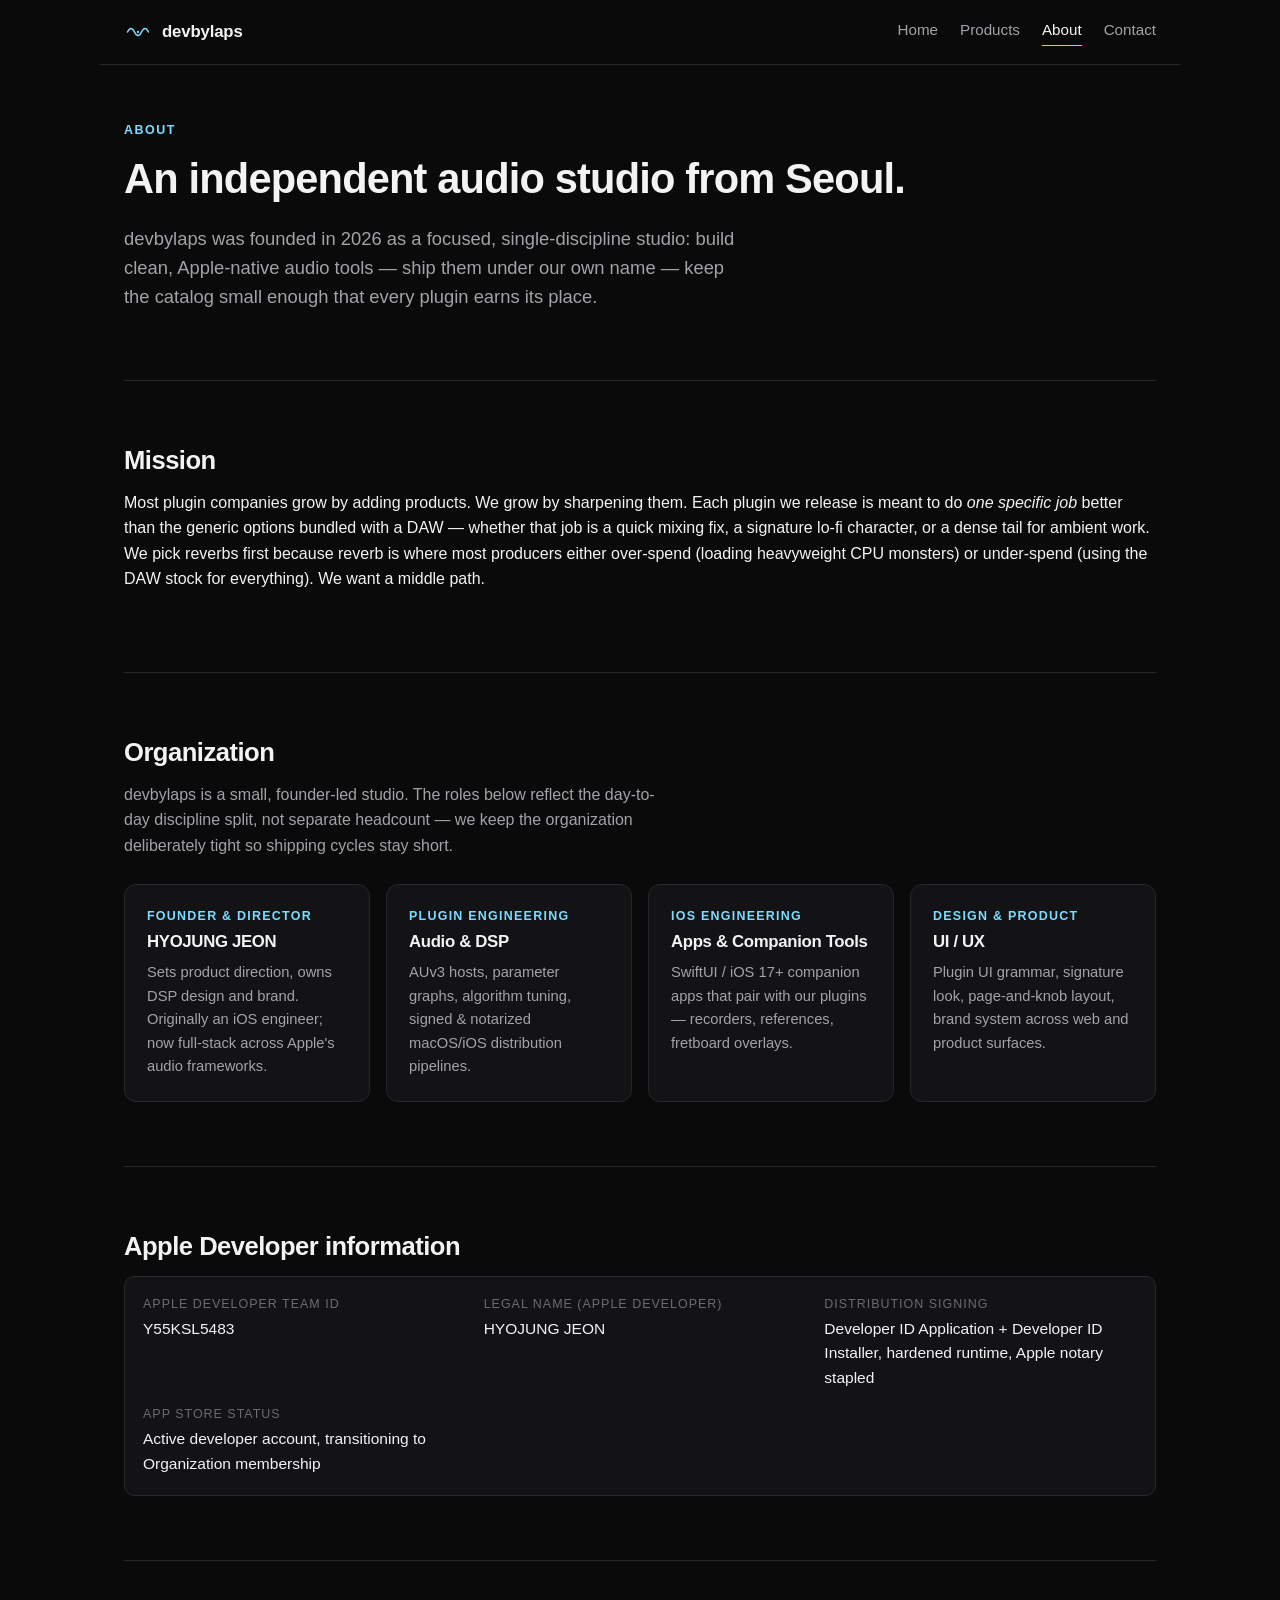
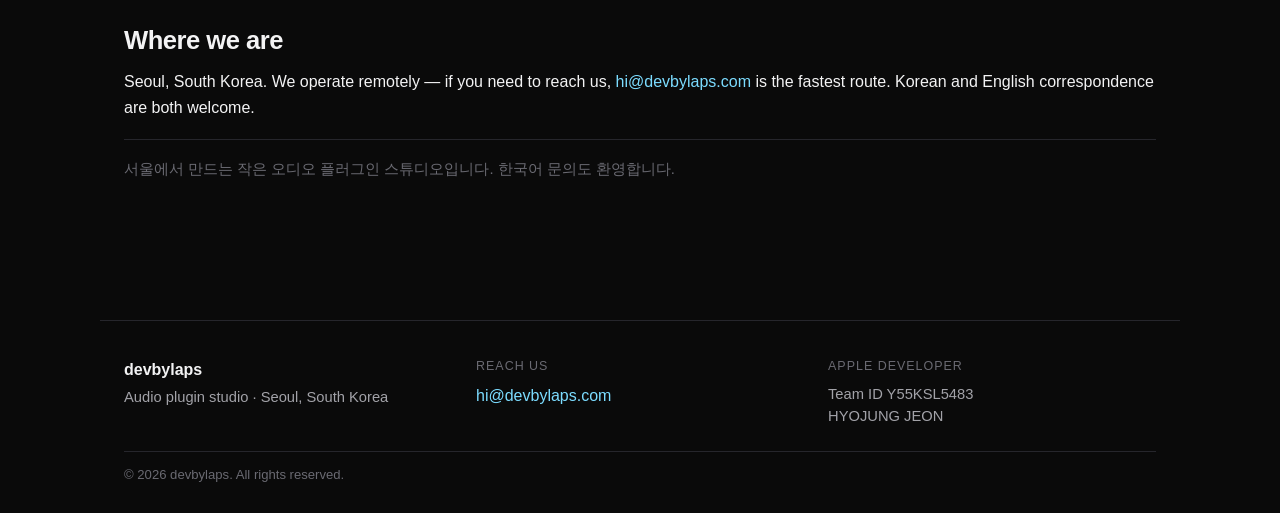
==== about.html @ f7b2b085 "init: devbylaps.com 정적 사이트 (Apple 조직 전환용) - index/about/products/contact 4개 페이지 + 공용 style.css - 다크 " ====
<!DOCTYPE html>
<html lang="en">
<head>
<meta charset="UTF-8">
<meta name="viewport" content="width=device-width, initial-scale=1.0">
<meta name="description" content="About devbylaps — an independent audio plugin studio based in Seoul. Founded and led by HYOJUNG JEON.">
<title>About — devbylaps</title>
<link rel="stylesheet" href="style.css">
<link rel="icon" href="assets/logo.svg" type="image/svg+xml">
</head>
<body>
<header class="site-header">
  <a href="/" class="brand">
    <img src="assets/logo.svg" alt="devbylaps" width="28" height="28">
    <span>devbylaps</span>
  </a>
  <nav class="site-nav">
    <a href="index.html">Home</a>
    <a href="products.html">Products</a>
    <a href="about.html" class="active">About</a>
    <a href="contact.html">Contact</a>
  </nav>
</header>

<main>
  <section class="hero hero-compact">
    <p class="kicker">About</p>
    <h1>An independent audio studio from Seoul.</h1>
    <p class="lede">
      devbylaps was founded in 2026 as a focused, single-discipline studio:
      build clean, Apple-native audio tools &mdash; ship them under our own name &mdash;
      keep the catalog small enough that every plugin earns its place.
    </p>
  </section>

  <section class="section">
    <h2>Mission</h2>
    <p>
      Most plugin companies grow by adding products. We grow by sharpening them.
      Each plugin we release is meant to do <em>one specific job</em> better than the
      generic options bundled with a DAW &mdash; whether that job is a quick mixing fix,
      a signature lo-fi character, or a dense tail for ambient work. We pick reverbs
      first because reverb is where most producers either over-spend (loading
      heavyweight CPU monsters) or under-spend (using the DAW stock for everything).
      We want a middle path.
    </p>
  </section>

  <section class="section">
    <h2>Organization</h2>
    <p class="section-lede">
      devbylaps is a small, founder-led studio. The roles below reflect the
      day-to-day discipline split, not separate headcount &mdash; we keep the
      organization deliberately tight so shipping cycles stay short.
    </p>

    <div class="org-grid">
      <article class="org-card">
        <p class="org-role">Founder &amp; Director</p>
        <h3>HYOJUNG JEON</h3>
        <p class="org-detail">Sets product direction, owns DSP design and brand. Originally an iOS engineer; now full-stack across Apple's audio frameworks.</p>
      </article>

      <article class="org-card">
        <p class="org-role">Plugin Engineering</p>
        <h3>Audio &amp; DSP</h3>
        <p class="org-detail">AUv3 hosts, parameter graphs, algorithm tuning, signed &amp; notarized macOS/iOS distribution pipelines.</p>
      </article>

      <article class="org-card">
        <p class="org-role">iOS Engineering</p>
        <h3>Apps &amp; Companion Tools</h3>
        <p class="org-detail">SwiftUI / iOS 17+ companion apps that pair with our plugins &mdash; recorders, references, fretboard overlays.</p>
      </article>

      <article class="org-card">
        <p class="org-role">Design &amp; Product</p>
        <h3>UI / UX</h3>
        <p class="org-detail">Plugin UI grammar, signature look, page-and-knob layout, brand system across web and product surfaces.</p>
      </article>
    </div>
  </section>

  <section class="section">
    <h2>Apple Developer information</h2>
    <dl class="info-list">
      <div>
        <dt>Apple Developer Team ID</dt>
        <dd>Y55KSL5483</dd>
      </div>
      <div>
        <dt>Legal name (Apple Developer)</dt>
        <dd>HYOJUNG JEON</dd>
      </div>
      <div>
        <dt>Distribution signing</dt>
        <dd>Developer ID Application + Developer ID Installer, hardened runtime, Apple notary stapled</dd>
      </div>
      <div>
        <dt>App Store status</dt>
        <dd>Active developer account, transitioning to Organization membership</dd>
      </div>
    </dl>
  </section>

  <section class="section">
    <h2>Where we are</h2>
    <p>
      Seoul, South Korea. We operate remotely &mdash; if you need to reach us,
      <a href="mailto:hi@devbylaps.com">hi@devbylaps.com</a> is the fastest route.
      Korean and English correspondence are both welcome.
    </p>
    <p class="muted-note">
      서울에서 만드는 작은 오디오 플러그인 스튜디오입니다. 한국어 문의도 환영합니다.
    </p>
  </section>
</main>

<footer class="site-footer">
  <div class="footer-cols">
    <div>
      <p class="footer-brand">devbylaps</p>
      <p class="footer-muted">Audio plugin studio · Seoul, South Korea</p>
    </div>
    <div>
      <p class="footer-heading">Reach us</p>
      <p><a href="mailto:hi@devbylaps.com">hi@devbylaps.com</a></p>
    </div>
    <div>
      <p class="footer-heading">Apple Developer</p>
      <p class="footer-muted">Team ID Y55KSL5483<br>HYOJUNG JEON</p>
    </div>
  </div>
  <p class="footer-bottom">&copy; 2026 devbylaps. All rights reserved.</p>
</footer>
</body>
</html>
---- style.css ----
:root {
  --bg: #0a0a0a;
  --bg-elev: #131316;
  --bg-elev-2: #1a1a1f;
  --fg: #f3f3f4;
  --fg-muted: #a2a2a8;
  --fg-dim: #6a6a72;
  --line: #26262c;
  --accent: #7cdcff;
  --accent-strong: #38c5f5;
  --warn: #ffb86b;
  --ok: #6bd49c;
  --maxw: 1080px;
  --pad: 24px;
}

* { box-sizing: border-box; }

html, body {
  margin: 0;
  padding: 0;
  background: var(--bg);
  color: var(--fg);
  font-family: -apple-system, BlinkMacSystemFont, "SF Pro Text", "Helvetica Neue", Arial, sans-serif;
  font-size: 16px;
  line-height: 1.6;
  -webkit-font-smoothing: antialiased;
  -moz-osx-font-smoothing: grayscale;
}

a {
  color: var(--accent);
  text-decoration: none;
  border-bottom: 1px solid transparent;
  transition: border-color 0.15s ease;
}

a:hover {
  border-bottom-color: var(--accent);
}

h1, h2, h3 {
  font-family: -apple-system, BlinkMacSystemFont, "SF Pro Display", "Helvetica Neue", Arial, sans-serif;
  font-weight: 600;
  letter-spacing: -0.02em;
  margin: 0 0 0.5em;
}

h1 { font-size: 2.6rem; line-height: 1.15; }
h2 { font-size: 1.6rem; line-height: 1.25; margin-top: 0; }
h3 { font-size: 1.15rem; line-height: 1.3; }

p { margin: 0 0 1em; }
em { font-style: italic; color: var(--fg); }

/* ---------- header / nav ---------- */
.site-header {
  display: flex;
  align-items: center;
  justify-content: space-between;
  gap: 24px;
  padding: 18px var(--pad);
  max-width: var(--maxw);
  margin: 0 auto;
  border-bottom: 1px solid var(--line);
}

.brand {
  display: flex;
  align-items: center;
  gap: 10px;
  color: var(--fg);
  font-weight: 600;
  font-size: 1.05rem;
  border-bottom: none;
  letter-spacing: -0.01em;
}

.brand:hover { border-bottom: none; }

.site-nav {
  display: flex;
  gap: 22px;
}

.site-nav a {
  color: var(--fg-muted);
  font-size: 0.95rem;
  border-bottom: 1px solid transparent;
  padding-bottom: 2px;
}

.site-nav a:hover { color: var(--fg); }
.site-nav a.active {
  color: var(--fg);
  border-bottom-color: var(--accent);
}

/* ---------- main + sections ---------- */
main {
  max-width: var(--maxw);
  margin: 0 auto;
  padding: 0 var(--pad);
}

.section {
  padding: 64px 0;
  border-top: 1px solid var(--line);
}

.section-tight {
  padding: 48px 0;
}

.section-lede {
  color: var(--fg-muted);
  max-width: 60ch;
  margin-bottom: 1.6em;
}

/* ---------- hero ---------- */
.hero {
  padding: 80px 0 64px;
}

.hero-compact {
  padding: 56px 0 40px;
}

.kicker {
  text-transform: uppercase;
  letter-spacing: 0.12em;
  font-size: 0.78rem;
  color: var(--accent);
  margin-bottom: 14px;
  font-weight: 600;
}

.lede {
  font-size: 1.15rem;
  color: var(--fg-muted);
  max-width: 60ch;
  margin: 18px 0 28px;
}

.accent { color: var(--accent); }

.cta-row {
  display: flex;
  gap: 12px;
  flex-wrap: wrap;
  margin-top: 8px;
}

.btn {
  display: inline-block;
  padding: 11px 20px;
  border-radius: 8px;
  font-weight: 500;
  font-size: 0.96rem;
  border: 1px solid transparent;
  transition: background 0.15s, border-color 0.15s, color 0.15s;
}

.btn-primary {
  background: var(--accent);
  color: #0a0a0a;
  border-color: var(--accent);
}

.btn-primary:hover {
  background: var(--accent-strong);
  border-color: var(--accent-strong);
  border-bottom-color: var(--accent-strong);
}

.btn-ghost {
  background: transparent;
  color: var(--fg);
  border-color: var(--line);
}

.btn-ghost:hover {
  border-color: var(--fg-muted);
  border-bottom-color: var(--fg-muted);
}

/* ---------- two-column ---------- */
.cols-2 {
  display: grid;
  grid-template-columns: 1fr 1fr;
  gap: 36px;
  margin-top: 24px;
}

/* ---------- product grid ---------- */
.product-grid {
  display: grid;
  grid-template-columns: repeat(auto-fit, minmax(240px, 1fr));
  gap: 18px;
  margin-top: 18px;
}

.product-card {
  background: var(--bg-elev);
  border: 1px solid var(--line);
  border-radius: 12px;
  padding: 22px;
  transition: transform 0.18s ease, border-color 0.18s ease, background 0.18s;
}

.product-card:hover {
  transform: translateY(-2px);
  border-color: var(--accent);
  background: var(--bg-elev-2);
}

.product-card-head {
  display: flex;
  justify-content: space-between;
  align-items: center;
  margin-bottom: 10px;
}

.product-card-head h3 { margin: 0; }

.product-meta {
  color: var(--fg-dim);
  font-size: 0.85rem;
  margin: 12px 0 0;
}

/* ---------- product detail ---------- */
.product-detail {
  background: var(--bg-elev);
  border: 1px solid var(--line);
  border-radius: 12px;
  padding: 28px 28px 22px;
  margin-bottom: 18px;
}

.product-detail-head {
  display: flex;
  align-items: center;
  gap: 12px;
  margin-bottom: 4px;
}

.product-detail-head h2 { margin: 0; font-size: 1.4rem; }

.product-tagline {
  color: var(--accent);
  font-size: 0.95rem;
  margin: 8px 0 16px;
}

.spec-list {
  display: grid;
  grid-template-columns: repeat(auto-fit, minmax(220px, 1fr));
  gap: 8px 28px;
  margin: 18px 0 0;
  padding: 18px 0 0;
  border-top: 1px solid var(--line);
}

.spec-list > div {
  display: flex;
  flex-direction: column;
}

.spec-list dt {
  color: var(--fg-dim);
  font-size: 0.78rem;
  text-transform: uppercase;
  letter-spacing: 0.08em;
  margin-bottom: 2px;
}

.spec-list dd {
  margin: 0;
  font-size: 0.95rem;
  color: var(--fg);
}

/* ---------- badge ---------- */
.badge {
  font-size: 0.7rem;
  font-weight: 600;
  padding: 4px 9px;
  border-radius: 999px;
  letter-spacing: 0.04em;
  text-transform: uppercase;
}

.badge-released { background: rgba(107, 212, 156, 0.15); color: var(--ok); }
.badge-beta { background: rgba(124, 220, 255, 0.15); color: var(--accent); }
.badge-dev { background: rgba(255, 184, 107, 0.15); color: var(--warn); }

/* ---------- value list ---------- */
.value-list {
  list-style: none;
  padding: 0;
  margin: 18px 0 0;
  display: grid;
  gap: 12px;
}

.value-list li {
  padding: 14px 18px;
  background: var(--bg-elev);
  border: 1px solid var(--line);
  border-radius: 10px;
  font-size: 0.97rem;
}

.value-list strong {
  color: var(--fg);
  font-weight: 600;
}

/* ---------- org grid ---------- */
.org-grid {
  display: grid;
  grid-template-columns: repeat(auto-fit, minmax(240px, 1fr));
  gap: 16px;
  margin-top: 18px;
}

.org-card {
  background: var(--bg-elev);
  border: 1px solid var(--line);
  border-radius: 12px;
  padding: 22px;
}

.org-card h3 {
  margin-top: 4px;
  margin-bottom: 8px;
  font-size: 1.05rem;
}

.org-role {
  color: var(--accent);
  font-size: 0.78rem;
  text-transform: uppercase;
  letter-spacing: 0.1em;
  font-weight: 600;
  margin: 0;
}

.org-detail {
  color: var(--fg-muted);
  font-size: 0.92rem;
  margin: 0;
}

/* ---------- info list (definition table) ---------- */
.info-list {
  display: grid;
  grid-template-columns: repeat(auto-fit, minmax(260px, 1fr));
  gap: 14px 28px;
  margin: 0;
  padding: 18px;
  background: var(--bg-elev);
  border: 1px solid var(--line);
  border-radius: 10px;
}

.info-list > div {
  display: flex;
  flex-direction: column;
}

.info-list dt {
  color: var(--fg-dim);
  font-size: 0.78rem;
  text-transform: uppercase;
  letter-spacing: 0.08em;
  margin-bottom: 2px;
}

.info-list dd {
  margin: 0;
  font-size: 0.97rem;
  color: var(--fg);
}

/* ---------- contact ---------- */
.contact-grid {
  display: grid;
  grid-template-columns: repeat(auto-fit, minmax(260px, 1fr));
  gap: 16px;
  margin-top: 8px;
}

.contact-card {
  background: var(--bg-elev);
  border: 1px solid var(--line);
  border-radius: 12px;
  padding: 24px;
}

.contact-card h2 {
  font-size: 1.05rem;
  margin-bottom: 8px;
}

.contact-card p { color: var(--fg-muted); font-size: 0.95rem; }
.contact-email { margin-top: 12px; font-size: 1rem; }
.contact-email a { font-weight: 500; }

.muted-note {
  color: var(--fg-dim);
  font-size: 0.92rem;
  margin-top: 18px;
  padding-top: 18px;
  border-top: 1px solid var(--line);
}

/* ---------- footer ---------- */
.site-footer {
  max-width: var(--maxw);
  margin: 60px auto 0;
  padding: 36px var(--pad) 28px;
  border-top: 1px solid var(--line);
}

.footer-cols {
  display: grid;
  grid-template-columns: repeat(auto-fit, minmax(180px, 1fr));
  gap: 24px;
  margin-bottom: 24px;
}

.footer-brand {
  font-weight: 600;
  margin: 0 0 4px;
  font-size: 1rem;
}

.footer-heading {
  color: var(--fg-dim);
  font-size: 0.78rem;
  text-transform: uppercase;
  letter-spacing: 0.08em;
  margin: 0 0 6px;
}

.footer-muted {
  color: var(--fg-muted);
  font-size: 0.92rem;
  margin: 0;
  line-height: 1.5;
}

.footer-bottom {
  color: var(--fg-dim);
  font-size: 0.82rem;
  margin: 0;
  padding-top: 12px;
  border-top: 1px solid var(--line);
}

/* ---------- responsive ---------- */
@media (max-width: 768px) {
  h1 { font-size: 2rem; }
  h2 { font-size: 1.35rem; }

  .site-header {
    flex-direction: column;
    align-items: flex-start;
    gap: 12px;
  }

  .site-nav {
    gap: 16px;
    flex-wrap: wrap;
  }

  .hero { padding: 56px 0 40px; }
  .hero-compact { padding: 40px 0 28px; }
  .section { padding: 44px 0; }

  .cols-2 {
    grid-template-columns: 1fr;
    gap: 28px;
  }

  .info-list {
    grid-template-columns: 1fr;
  }

  :root {
    --pad: 18px;
  }
}
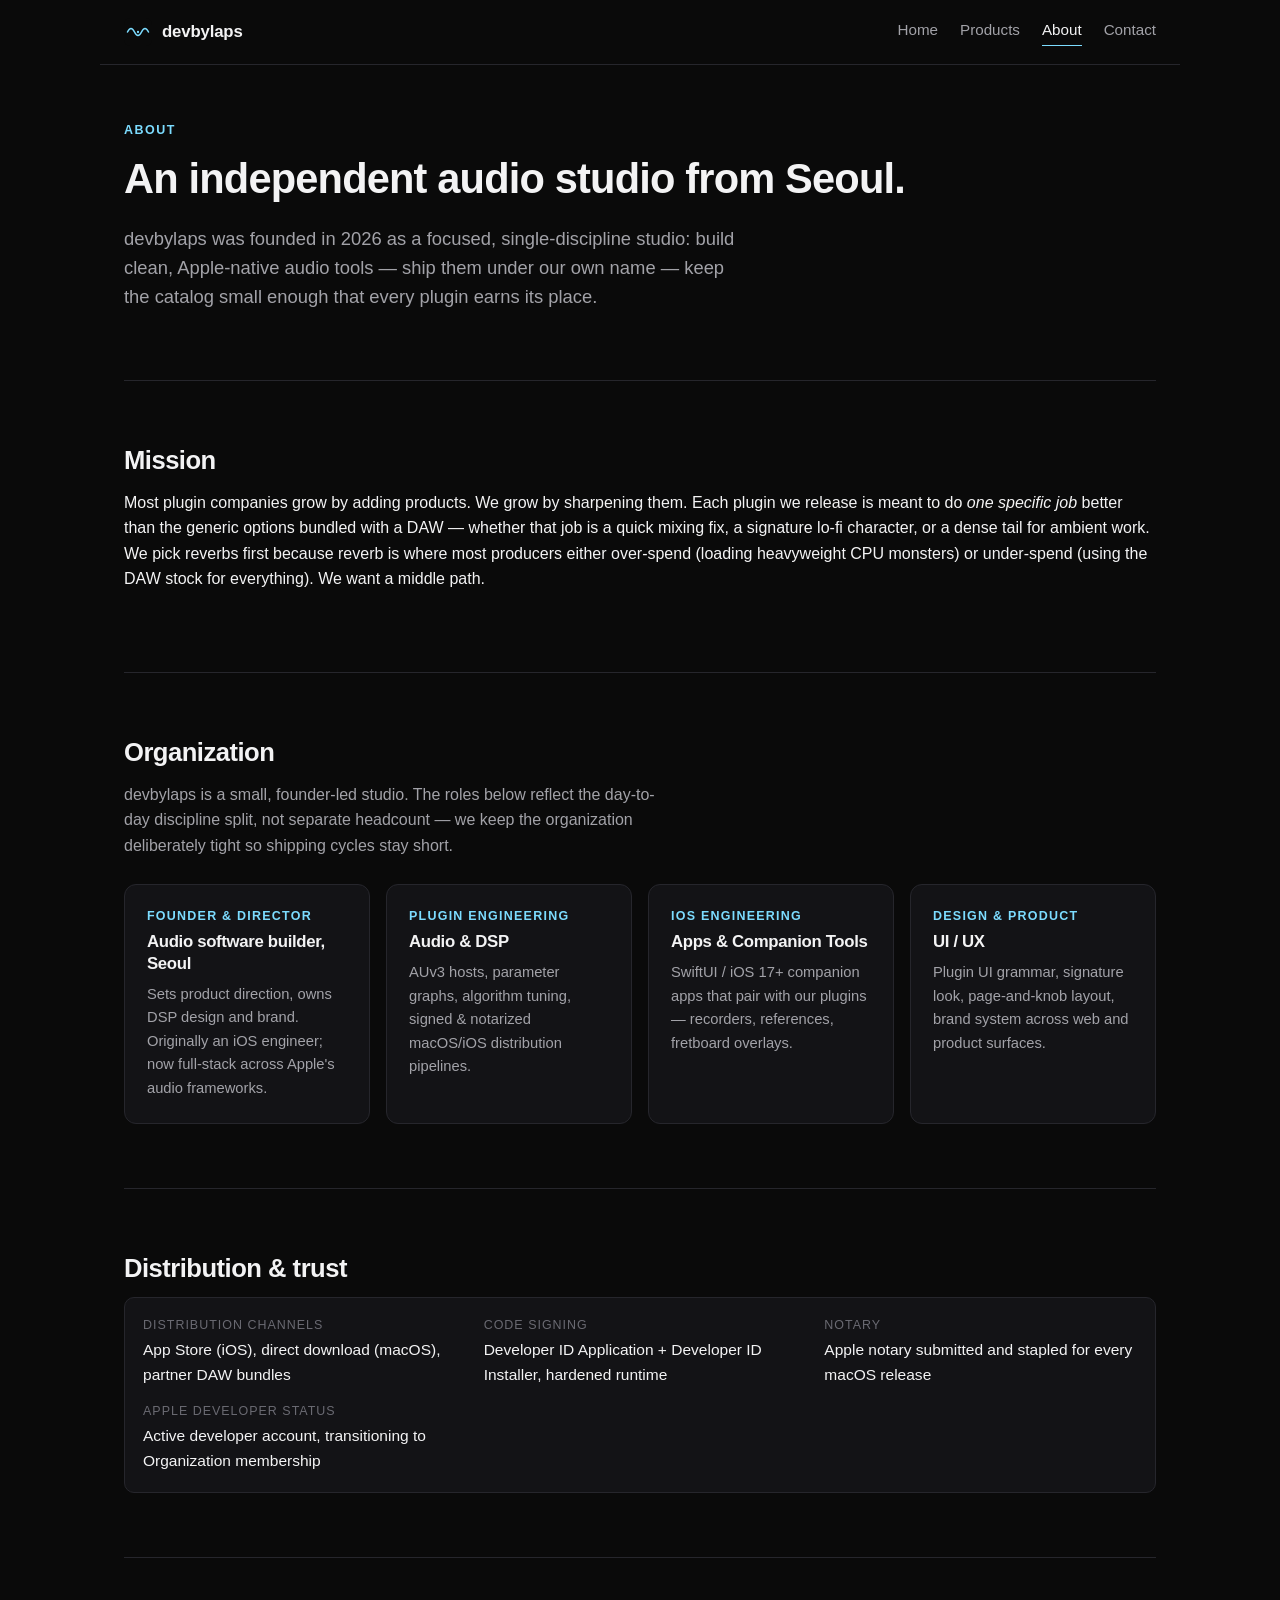
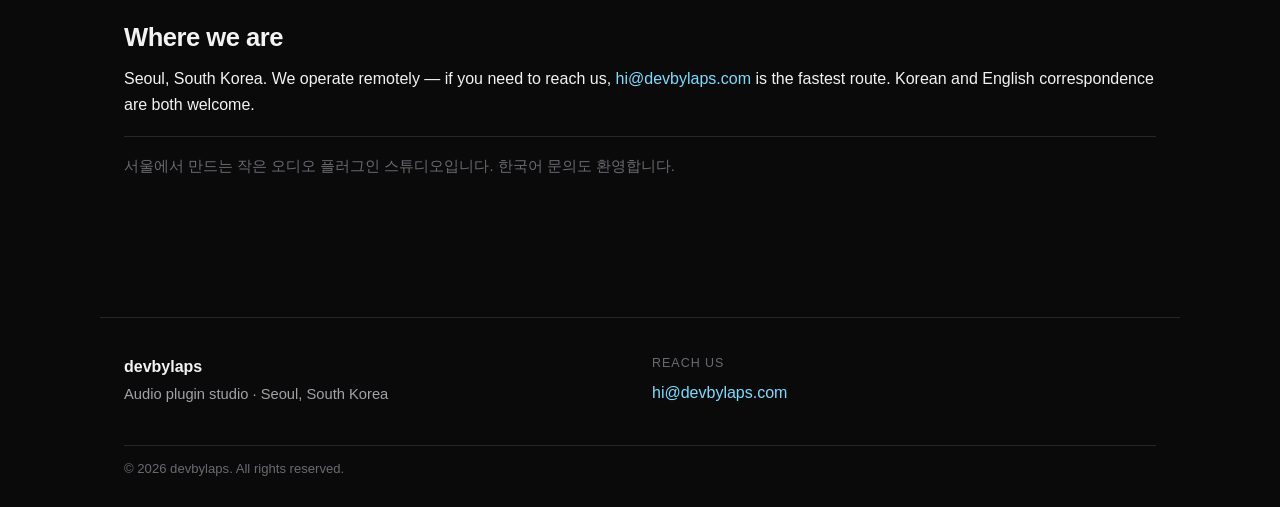
==== commit f0725604: "chore: 사이트에서 개인 식별 정보 제거 - 4 페이지 footer 의 'Apple Developer / Team ID / 본명' 블록 제거 - about.html: found" ====
--- a/about.html
+++ b/about.html
@@ -3,14 +3,14 @@
 <head>
 <meta charset="UTF-8">
 <meta name="viewport" content="width=device-width, initial-scale=1.0">
-<meta name="description" content="About devbylaps — an independent audio plugin studio based in Seoul. Founded and led by HYOJUNG JEON.">
+<meta name="description" content="About devbylaps — an independent audio plugin studio based in Seoul.">
 <title>About — devbylaps</title>
 <link rel="stylesheet" href="style.css">
 <link rel="icon" href="assets/logo.svg" type="image/svg+xml">
 </head>
 <body>
 <header class="site-header">
-  <a href="/" class="brand">
+  <a href="index.html" class="brand">
     <img src="assets/logo.svg" alt="devbylaps" width="28" height="28">
     <span>devbylaps</span>
   </a>
@@ -57,7 +57,7 @@
     <div class="org-grid">
       <article class="org-card">
         <p class="org-role">Founder &amp; Director</p>
-        <h3>HYOJUNG JEON</h3>
+        <h3>Audio software builder, Seoul</h3>
         <p class="org-detail">Sets product direction, owns DSP design and brand. Originally an iOS engineer; now full-stack across Apple's audio frameworks.</p>
       </article>
 
@@ -82,22 +82,22 @@
   </section>
 
   <section class="section">
-    <h2>Apple Developer information</h2>
+    <h2>Distribution &amp; trust</h2>
     <dl class="info-list">
       <div>
-        <dt>Apple Developer Team ID</dt>
-        <dd>Y55KSL5483</dd>
+        <dt>Distribution channels</dt>
+        <dd>App Store (iOS), direct download (macOS), partner DAW bundles</dd>
       </div>
       <div>
-        <dt>Legal name (Apple Developer)</dt>
-        <dd>HYOJUNG JEON</dd>
+        <dt>Code signing</dt>
+        <dd>Developer ID Application + Developer ID Installer, hardened runtime</dd>
       </div>
       <div>
-        <dt>Distribution signing</dt>
-        <dd>Developer ID Application + Developer ID Installer, hardened runtime, Apple notary stapled</dd>
+        <dt>Notary</dt>
+        <dd>Apple notary submitted and stapled for every macOS release</dd>
       </div>
       <div>
-        <dt>App Store status</dt>
+        <dt>Apple Developer status</dt>
         <dd>Active developer account, transitioning to Organization membership</dd>
       </div>
     </dl>
@@ -126,10 +126,6 @@
       <p class="footer-heading">Reach us</p>
       <p><a href="mailto:hi@devbylaps.com">hi@devbylaps.com</a></p>
     </div>
-    <div>
-      <p class="footer-heading">Apple Developer</p>
-      <p class="footer-muted">Team ID Y55KSL5483<br>HYOJUNG JEON</p>
-    </div>
   </div>
   <p class="footer-bottom">&copy; 2026 devbylaps. All rights reserved.</p>
 </footer>
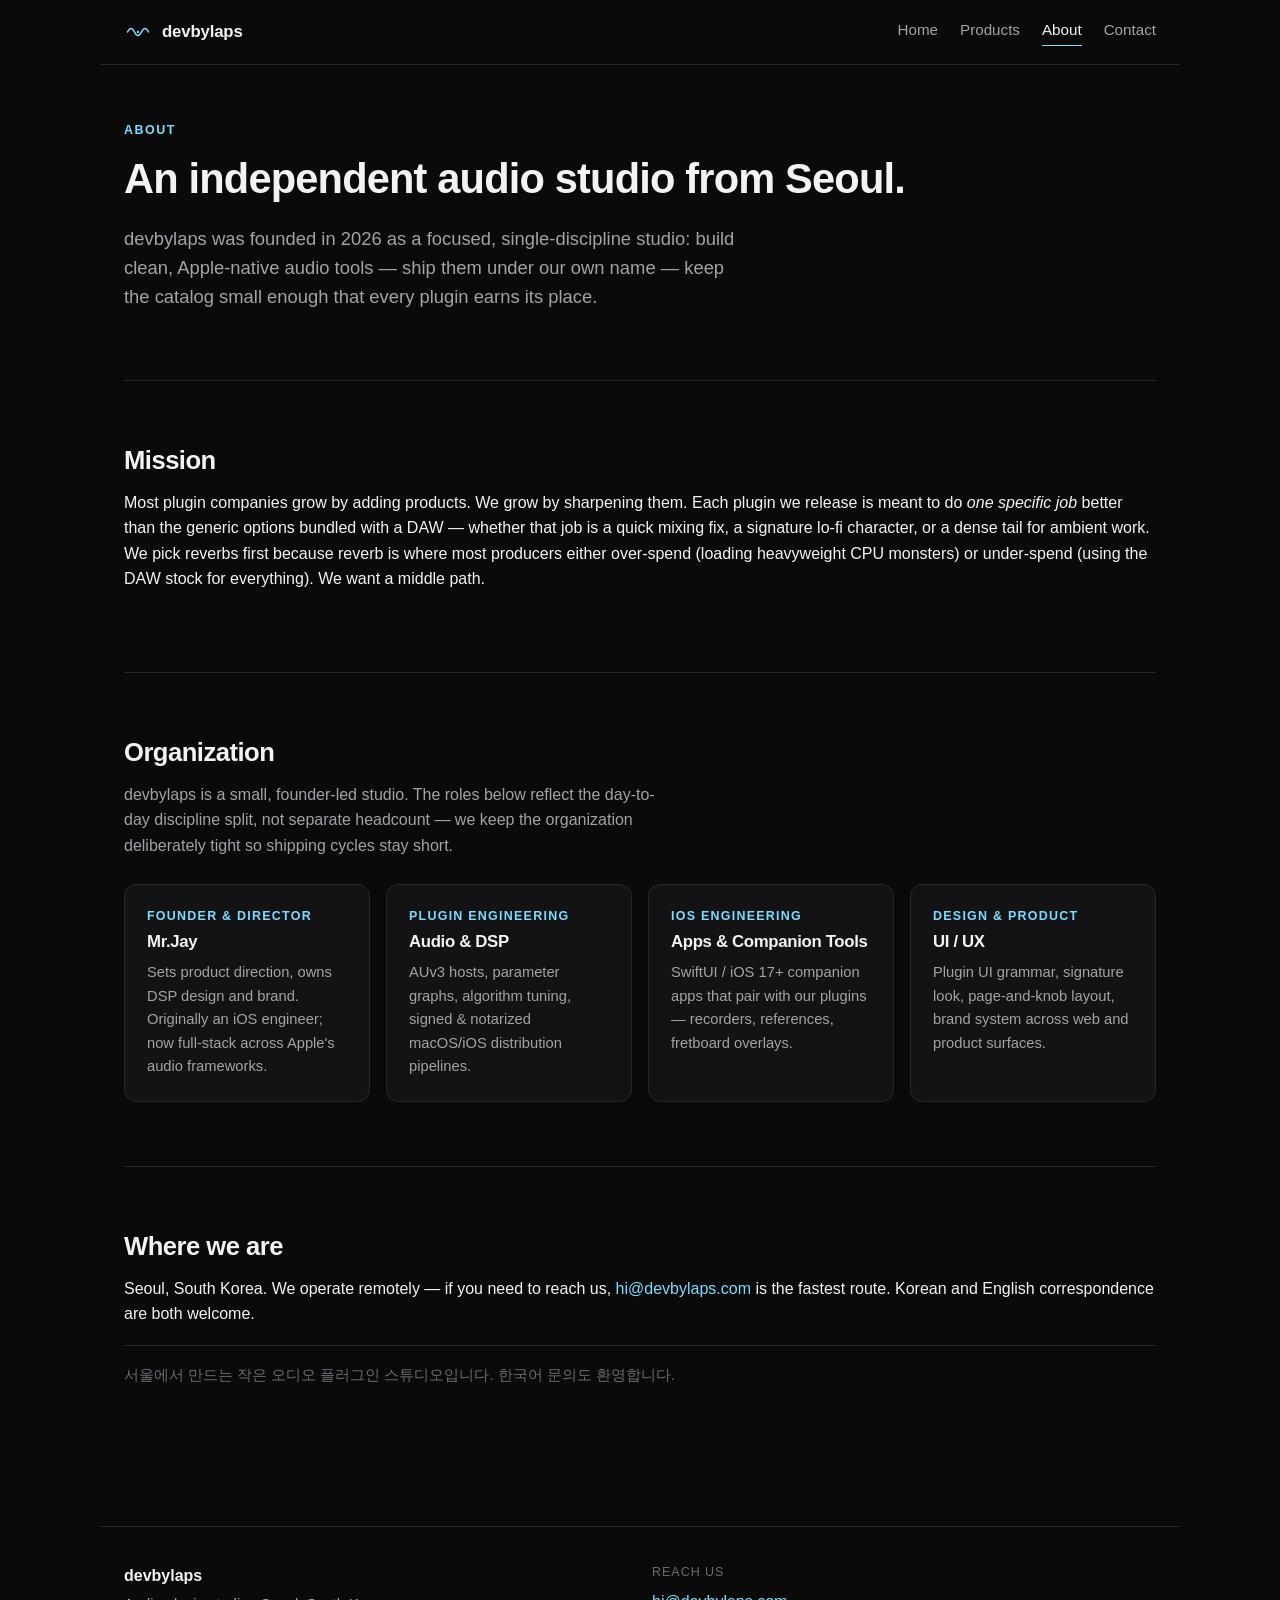
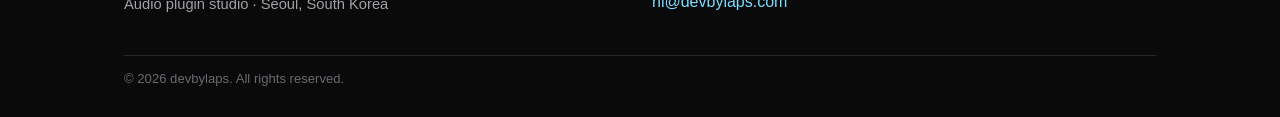
==== commit 4ec9d0f1: "chore: founder 표기를 Mr.Jay 로 통일 + about Distribution & trust 섹션 제거 - about.html founder card: 'Audio " ====
--- a/about.html
+++ b/about.html
@@ -57,7 +57,7 @@
     <div class="org-grid">
       <article class="org-card">
         <p class="org-role">Founder &amp; Director</p>
-        <h3>Audio software builder, Seoul</h3>
+        <h3>Mr.Jay</h3>
         <p class="org-detail">Sets product direction, owns DSP design and brand. Originally an iOS engineer; now full-stack across Apple's audio frameworks.</p>
       </article>
 
@@ -79,28 +79,6 @@
         <p class="org-detail">Plugin UI grammar, signature look, page-and-knob layout, brand system across web and product surfaces.</p>
       </article>
     </div>
-  </section>
-
-  <section class="section">
-    <h2>Distribution &amp; trust</h2>
-    <dl class="info-list">
-      <div>
-        <dt>Distribution channels</dt>
-        <dd>App Store (iOS), direct download (macOS), partner DAW bundles</dd>
-      </div>
-      <div>
-        <dt>Code signing</dt>
-        <dd>Developer ID Application + Developer ID Installer, hardened runtime</dd>
-      </div>
-      <div>
-        <dt>Notary</dt>
-        <dd>Apple notary submitted and stapled for every macOS release</dd>
-      </div>
-      <div>
-        <dt>Apple Developer status</dt>
-        <dd>Active developer account, transitioning to Organization membership</dd>
-      </div>
-    </dl>
   </section>
 
   <section class="section">
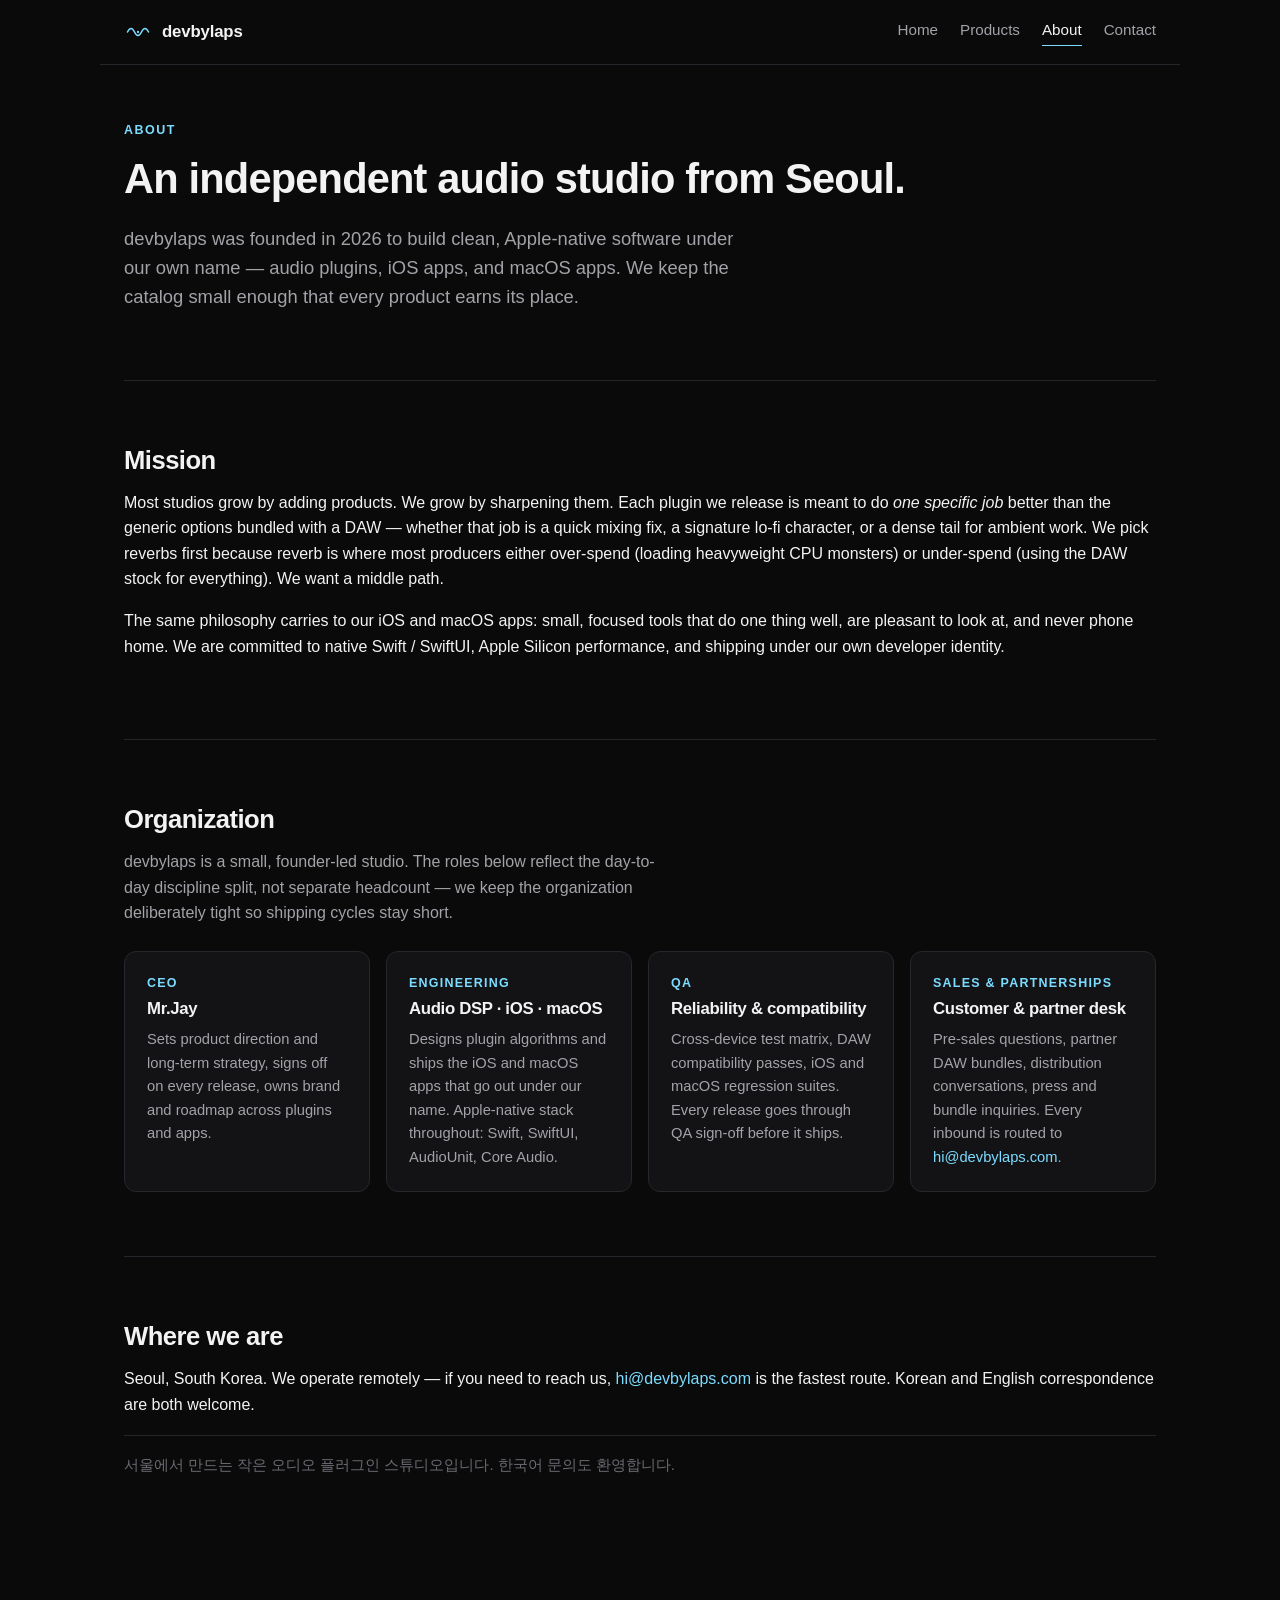
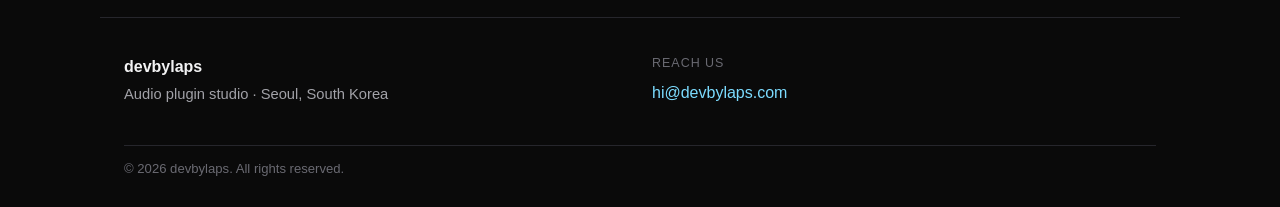
==== commit 2a1d13d2: "feat: iOS/macOS 앱 비즈니스 라인 추가 + 조직 구조 재정의 + 단일 inbox 강조 비즈니스 확장 (사이트 전반): - index.html hero lede: '오디" ====
--- a/about.html
+++ b/about.html
@@ -27,22 +27,28 @@
     <p class="kicker">About</p>
     <h1>An independent audio studio from Seoul.</h1>
     <p class="lede">
-      devbylaps was founded in 2026 as a focused, single-discipline studio:
-      build clean, Apple-native audio tools &mdash; ship them under our own name &mdash;
-      keep the catalog small enough that every plugin earns its place.
+      devbylaps was founded in 2026 to build clean, Apple-native software under
+      our own name &mdash; audio plugins, iOS apps, and macOS apps. We keep the
+      catalog small enough that every product earns its place.
     </p>
   </section>
 
   <section class="section">
     <h2>Mission</h2>
     <p>
-      Most plugin companies grow by adding products. We grow by sharpening them.
-      Each plugin we release is meant to do <em>one specific job</em> better than the
-      generic options bundled with a DAW &mdash; whether that job is a quick mixing fix,
-      a signature lo-fi character, or a dense tail for ambient work. We pick reverbs
-      first because reverb is where most producers either over-spend (loading
-      heavyweight CPU monsters) or under-spend (using the DAW stock for everything).
-      We want a middle path.
+      Most studios grow by adding products. We grow by sharpening them. Each
+      plugin we release is meant to do <em>one specific job</em> better than the
+      generic options bundled with a DAW &mdash; whether that job is a quick mixing
+      fix, a signature lo-fi character, or a dense tail for ambient work. We
+      pick reverbs first because reverb is where most producers either
+      over-spend (loading heavyweight CPU monsters) or under-spend (using the
+      DAW stock for everything). We want a middle path.
+    </p>
+    <p>
+      The same philosophy carries to our iOS and macOS apps: small, focused
+      tools that do one thing well, are pleasant to look at, and never phone
+      home. We are committed to native Swift / SwiftUI, Apple Silicon
+      performance, and shipping under our own developer identity.
     </p>
   </section>
 
@@ -56,27 +62,27 @@
 
     <div class="org-grid">
       <article class="org-card">
-        <p class="org-role">Founder &amp; Director</p>
+        <p class="org-role">CEO</p>
         <h3>Mr.Jay</h3>
-        <p class="org-detail">Sets product direction, owns DSP design and brand. Originally an iOS engineer; now full-stack across Apple's audio frameworks.</p>
+        <p class="org-detail">Sets product direction and long-term strategy, signs off on every release, owns brand and roadmap across plugins and apps.</p>
       </article>
 
       <article class="org-card">
-        <p class="org-role">Plugin Engineering</p>
-        <h3>Audio &amp; DSP</h3>
-        <p class="org-detail">AUv3 hosts, parameter graphs, algorithm tuning, signed &amp; notarized macOS/iOS distribution pipelines.</p>
+        <p class="org-role">Engineering</p>
+        <h3>Audio DSP · iOS · macOS</h3>
+        <p class="org-detail">Designs plugin algorithms and ships the iOS and macOS apps that go out under our name. Apple-native stack throughout: Swift, SwiftUI, AudioUnit, Core Audio.</p>
       </article>
 
       <article class="org-card">
-        <p class="org-role">iOS Engineering</p>
-        <h3>Apps &amp; Companion Tools</h3>
-        <p class="org-detail">SwiftUI / iOS 17+ companion apps that pair with our plugins &mdash; recorders, references, fretboard overlays.</p>
+        <p class="org-role">QA</p>
+        <h3>Reliability &amp; compatibility</h3>
+        <p class="org-detail">Cross-device test matrix, DAW compatibility passes, iOS and macOS regression suites. Every release goes through QA sign-off before it ships.</p>
       </article>
 
       <article class="org-card">
-        <p class="org-role">Design &amp; Product</p>
-        <h3>UI / UX</h3>
-        <p class="org-detail">Plugin UI grammar, signature look, page-and-knob layout, brand system across web and product surfaces.</p>
+        <p class="org-role">Sales &amp; Partnerships</p>
+        <h3>Customer &amp; partner desk</h3>
+        <p class="org-detail">Pre-sales questions, partner DAW bundles, distribution conversations, press and bundle inquiries. Every inbound is routed to <a href="mailto:hi@devbylaps.com">hi@devbylaps.com</a>.</p>
       </article>
     </div>
   </section>
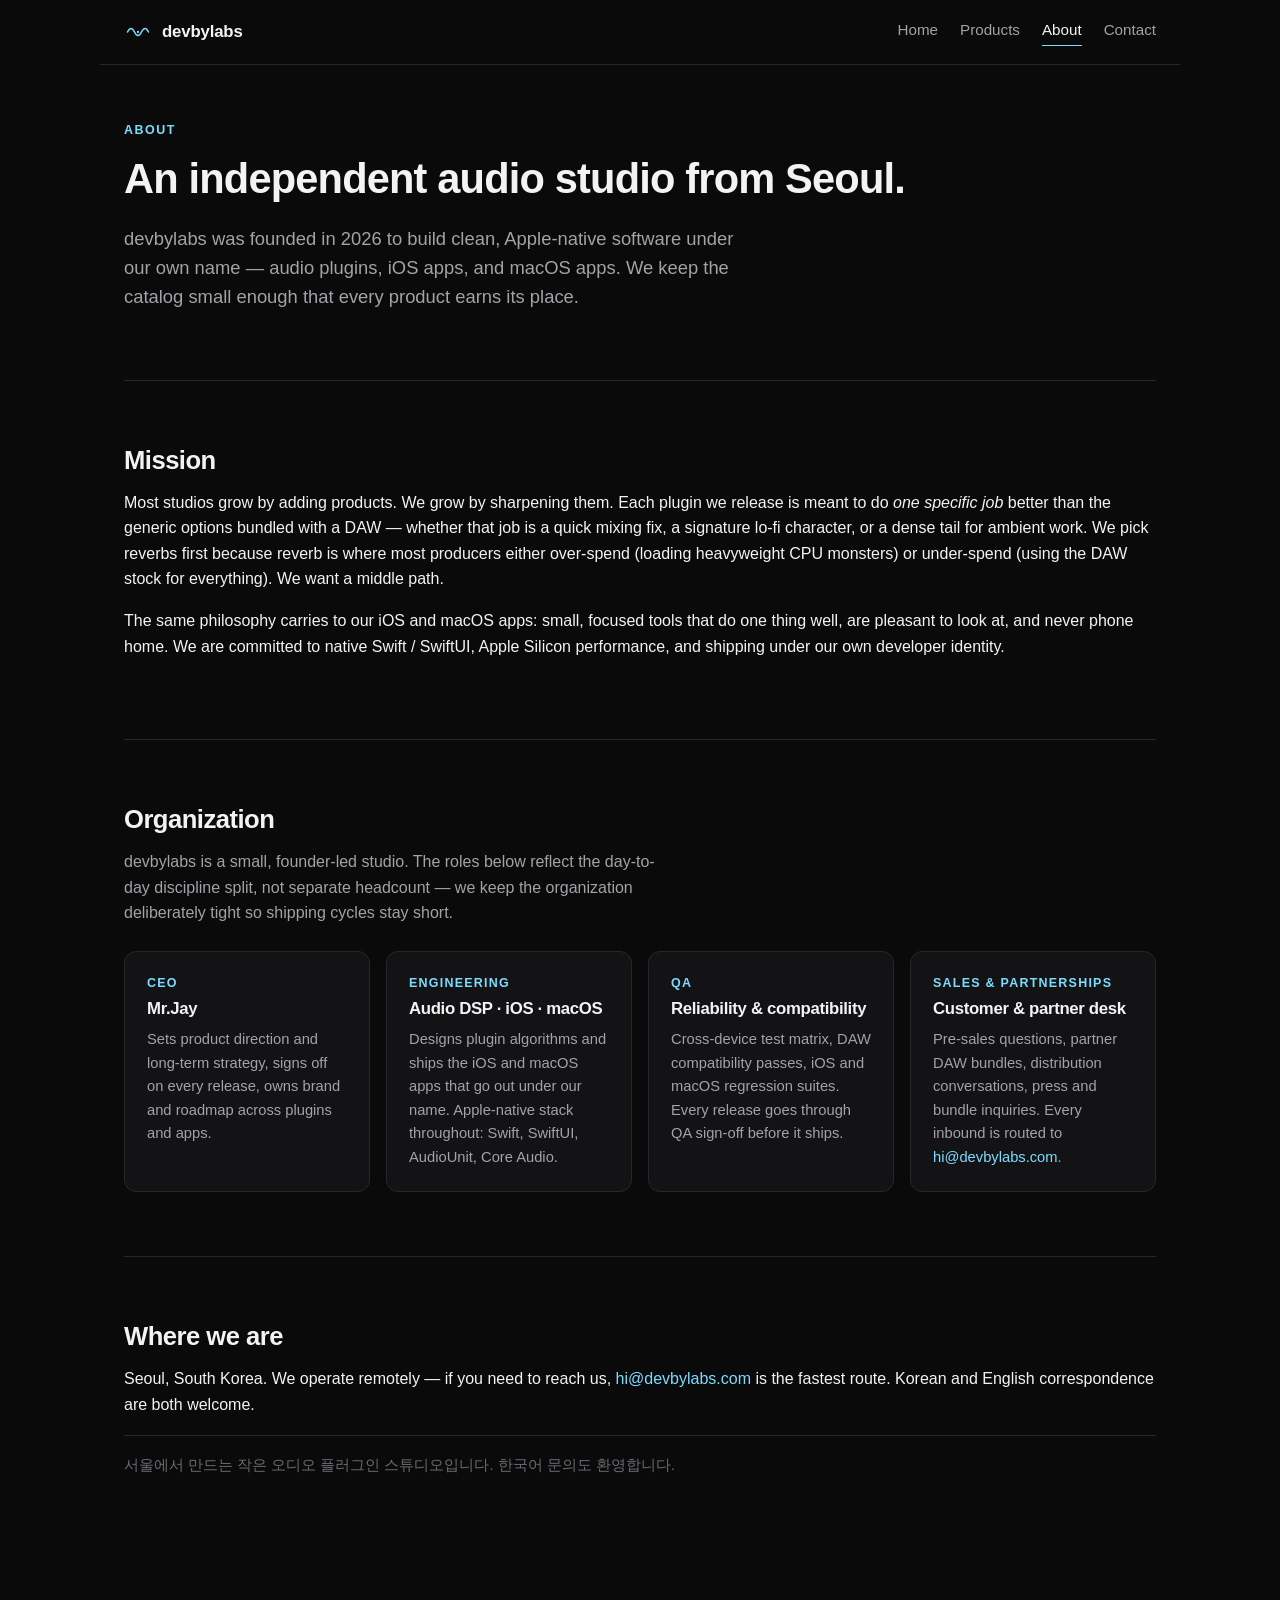
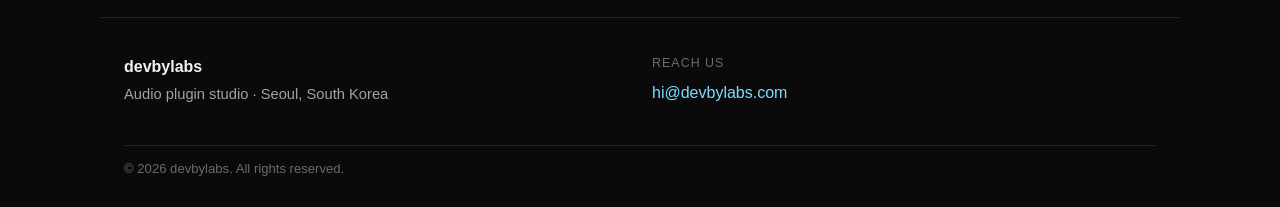
==== commit 3ec1b80a: "fix: 사이트 전체 brand 오타 수정 (devbylaps → devbylabs) 사용자 실제 보유 도메인이 devbylabs.com 인데, 첫 메시지의 표기를 그대로 따라가서" ====
--- a/about.html
+++ b/about.html
@@ -3,16 +3,16 @@
 <head>
 <meta charset="UTF-8">
 <meta name="viewport" content="width=device-width, initial-scale=1.0">
-<meta name="description" content="About devbylaps — an independent audio plugin studio based in Seoul.">
-<title>About — devbylaps</title>
+<meta name="description" content="About devbylabs — an independent audio plugin studio based in Seoul.">
+<title>About — devbylabs</title>
 <link rel="stylesheet" href="style.css">
 <link rel="icon" href="assets/logo.svg" type="image/svg+xml">
 </head>
 <body>
 <header class="site-header">
   <a href="index.html" class="brand">
-    <img src="assets/logo.svg" alt="devbylaps" width="28" height="28">
-    <span>devbylaps</span>
+    <img src="assets/logo.svg" alt="devbylabs" width="28" height="28">
+    <span>devbylabs</span>
   </a>
   <nav class="site-nav">
     <a href="index.html">Home</a>
@@ -27,7 +27,7 @@
     <p class="kicker">About</p>
     <h1>An independent audio studio from Seoul.</h1>
     <p class="lede">
-      devbylaps was founded in 2026 to build clean, Apple-native software under
+      devbylabs was founded in 2026 to build clean, Apple-native software under
       our own name &mdash; audio plugins, iOS apps, and macOS apps. We keep the
       catalog small enough that every product earns its place.
     </p>
@@ -55,7 +55,7 @@
   <section class="section">
     <h2>Organization</h2>
     <p class="section-lede">
-      devbylaps is a small, founder-led studio. The roles below reflect the
+      devbylabs is a small, founder-led studio. The roles below reflect the
       day-to-day discipline split, not separate headcount &mdash; we keep the
       organization deliberately tight so shipping cycles stay short.
     </p>
@@ -82,7 +82,7 @@
       <article class="org-card">
         <p class="org-role">Sales &amp; Partnerships</p>
         <h3>Customer &amp; partner desk</h3>
-        <p class="org-detail">Pre-sales questions, partner DAW bundles, distribution conversations, press and bundle inquiries. Every inbound is routed to <a href="mailto:hi@devbylaps.com">hi@devbylaps.com</a>.</p>
+        <p class="org-detail">Pre-sales questions, partner DAW bundles, distribution conversations, press and bundle inquiries. Every inbound is routed to <a href="mailto:hi@devbylabs.com">hi@devbylabs.com</a>.</p>
       </article>
     </div>
   </section>
@@ -91,7 +91,7 @@
     <h2>Where we are</h2>
     <p>
       Seoul, South Korea. We operate remotely &mdash; if you need to reach us,
-      <a href="mailto:hi@devbylaps.com">hi@devbylaps.com</a> is the fastest route.
+      <a href="mailto:hi@devbylabs.com">hi@devbylabs.com</a> is the fastest route.
       Korean and English correspondence are both welcome.
     </p>
     <p class="muted-note">
@@ -103,15 +103,15 @@
 <footer class="site-footer">
   <div class="footer-cols">
     <div>
-      <p class="footer-brand">devbylaps</p>
+      <p class="footer-brand">devbylabs</p>
       <p class="footer-muted">Audio plugin studio · Seoul, South Korea</p>
     </div>
     <div>
       <p class="footer-heading">Reach us</p>
-      <p><a href="mailto:hi@devbylaps.com">hi@devbylaps.com</a></p>
+      <p><a href="mailto:hi@devbylabs.com">hi@devbylabs.com</a></p>
     </div>
   </div>
-  <p class="footer-bottom">&copy; 2026 devbylaps. All rights reserved.</p>
+  <p class="footer-bottom">&copy; 2026 devbylabs. All rights reserved.</p>
 </footer>
 </body>
 </html>
